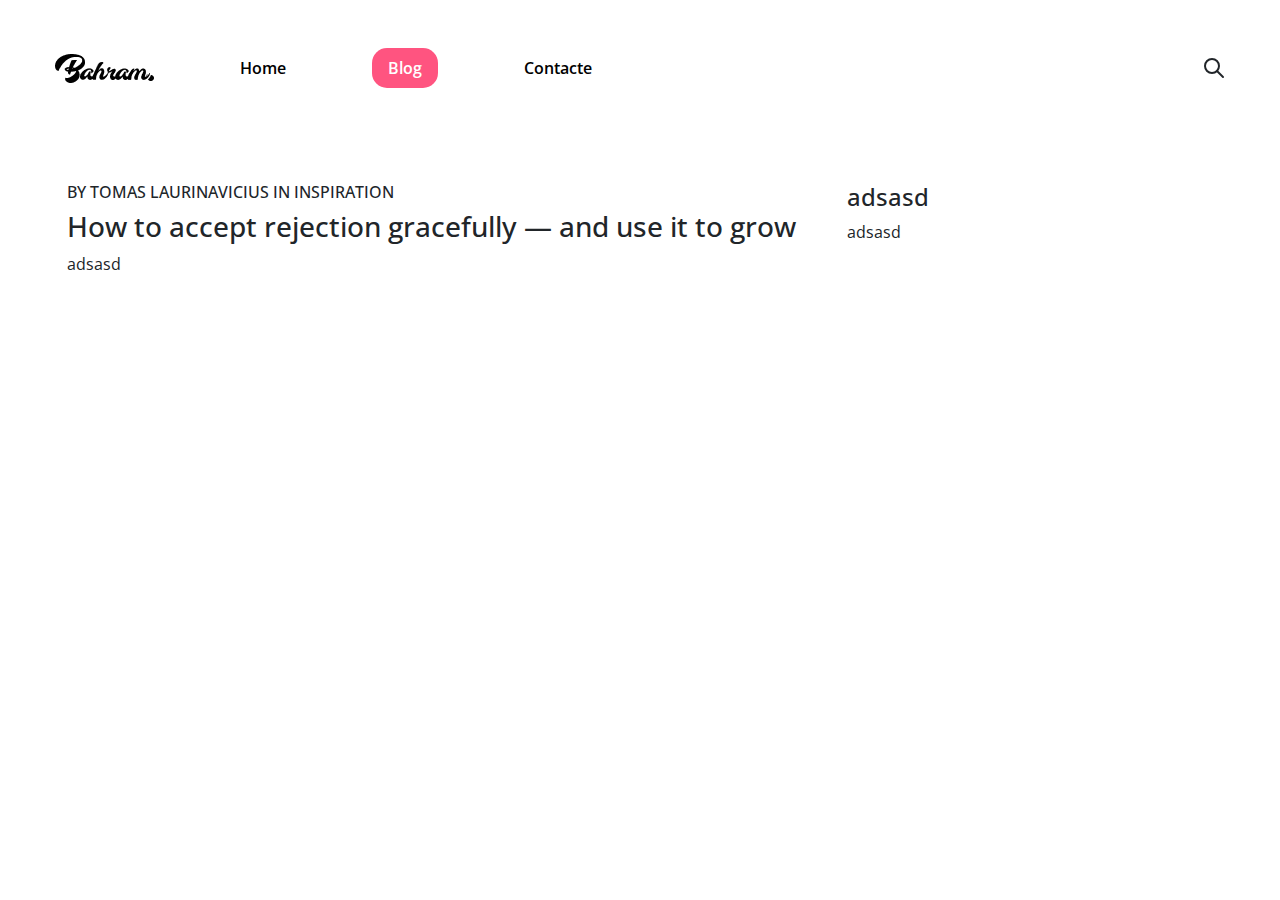
==== blog.html @ 61d11cf5 "link actiu marcat" ====
<!DOCTYPE html>
<html lang="en">
<head>
    <meta charset="UTF-8">
    <meta name="viewport" content="width=device-width, initial-scale=1.0">
    <link href="https://cdn.jsdelivr.net/npm/bootstrap@5.3.3/dist/css/bootstrap.min.css" rel="stylesheet" integrity="sha384-QWTKZyjpPEjISv5WaRU9OFeRpok6YctnYmDr5pNlyT2bRjXh0JMhjY6hW+ALEwIH" crossorigin="anonymous">
    <link rel="stylesheet" href="style/style.css">
    <title>Home</title>
</head>
<body>
    <nav class="nav mt-5 mx-auto" style="width: 1171px; top: 58px; height: 35px;">
        <img src="img/Group 13.png" alt="">
        <a class="nav-link" href="index.html">Home</a>
        <a class="nav-link active" href="blog.html">Blog</a>
        <a class="nav-link" href="contacte.html">Contacte</a>
        <svg class="ms-auto" xmlns="http://www.w3.org/2000/svg" width="24" height="24" viewBox="0 0 24 24" fill="none" stroke="currentColor" stroke-width="2" stroke-linecap="round" stroke-linejoin="round" class="icon icon-tabler icons-tabler-outline icon-tabler-search">
            <path stroke="none" d="M0 0h24v24H0z" fill="none" />
            <path d="M10 10m-7 0a7 7 0 1 0 14 0a7 7 0 1 0 -14 0" />
            <path d="M21 21l-6 -6" />
          </svg>
    </nav>
    <div class="container-fluid" style="width: 1171px; height: 484;">
        <div class="row">
            <div class="col-md-8">
                <h6>BY TOMAS LAURINAVICIUS IN INSPIRATION</h6>
                <h1 class="title">How to accept rejection gracefully — and use it to grow</h1>
                <p>adsasd</p>
            </div>
            <div class="col-md-4">
                <h4>adsasd</h4>
                <p>adsasd</p>
        
        </div>
    </div>
</body>
<script src="https://cdn.jsdelivr.net/npm/@popperjs/core@2.11.8/dist/umd/popper.min.js" integrity="sha384-I7E8VVD/ismYTF4hNIPjVp/Zjvgyol6VFvRkX/vR+Vc4jQkC+hVqc2pM8ODewa9r" crossorigin="anonymous"></script>
<script src="https://cdn.jsdelivr.net/npm/bootstrap@5.3.3/dist/js/bootstrap.min.js" integrity="sha384-0pUGZvbkm6XF6gxjEnlmuGrJXVbNuzT9qBBavbLwCsOGabYfZo0T0to5eqruptLy" crossorigin="anonymous"></script>
<script src="js/linkactiu.js"></script>
</html>
---- style/style.css ----
@import url('https://fonts.googleapis.com/css2?family=Caveat:wght@400..700&family=Lato:ital,wght@0,100;0,300;0,400;0,700;0,900;1,100;1,300;1,400;1,700;1,900&family=Open+Sans:ital,wght@0,300..800;1,300..800&family=Roboto:ital,wght@0,100;0,300;0,400;0,500;0,700;0,900;1,100;1,300;1,400;1,500;1,700;1,900&display=swap');
@import url('https://fonts.googleapis.com/css2?family=Caveat:wght@400..700&family=Lato:ital,wght@0,100;0,300;0,400;0,700;0,900;1,100;1,300;1,400;1,700;1,900&family=Lobster&family=Open+Sans:ital,wght@0,300..800;1,300..800&family=Roboto:ital,wght@0,100;0,300;0,400;0,500;0,700;0,900;1,100;1,300;1,400;1,500;1,700;1,900&display=swap');
body{
    font-family: 'Open Sans', sans-serif;
    font-weight: 400;
}

.nav-link{
    text-decoration: none;
    color: #000000  ;
    font-weight: 600;
    margin-left: 70px;
}

.nav-link:hover{
    color: #000000;
}

.title{
    font-size: 28px;
}

h6{
    font-size: 16px;
}

nav{
    
    background-color: #ffffff;
    display: flex;
    align-items: center;
}


.container-fluid{
    margin-top: 100px;
}



.nav-link.active{
    background-color: #FF5480;
    color: #FFFFFF;
    border-radius: 15px;
}
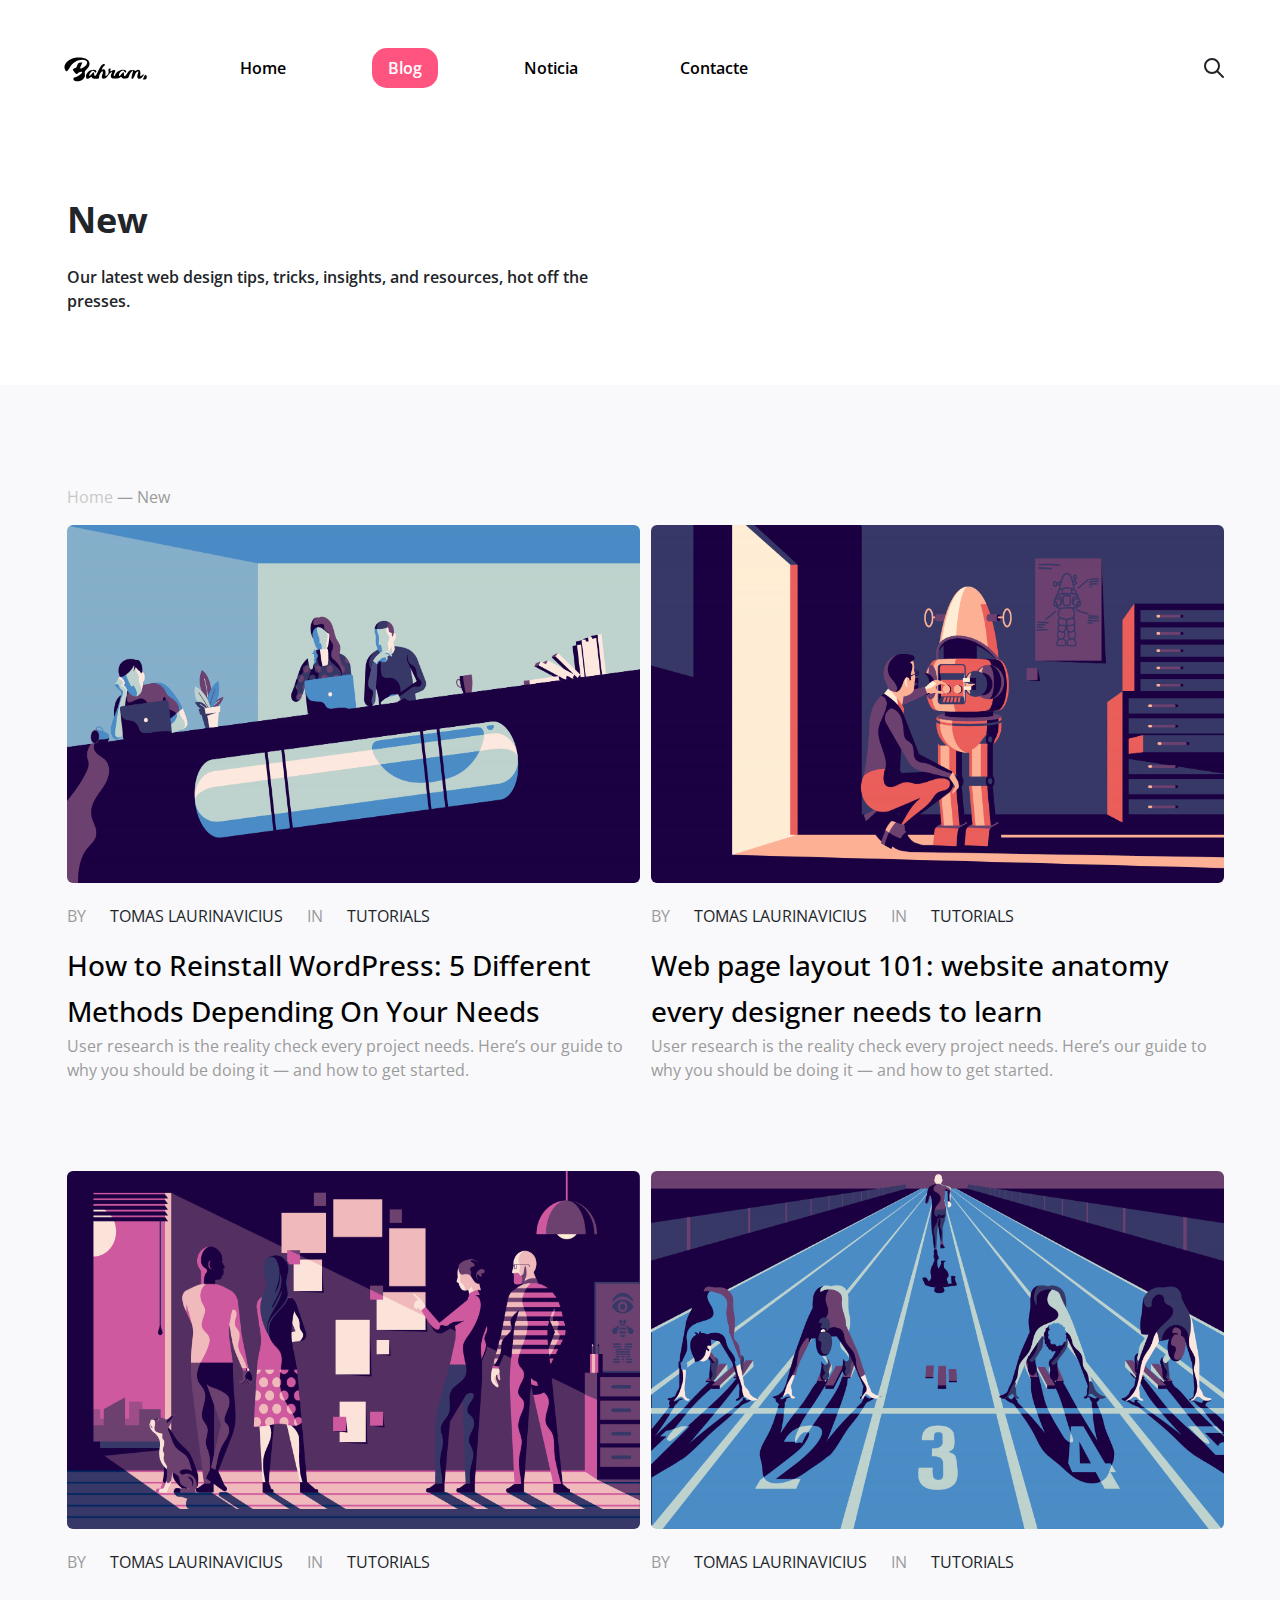
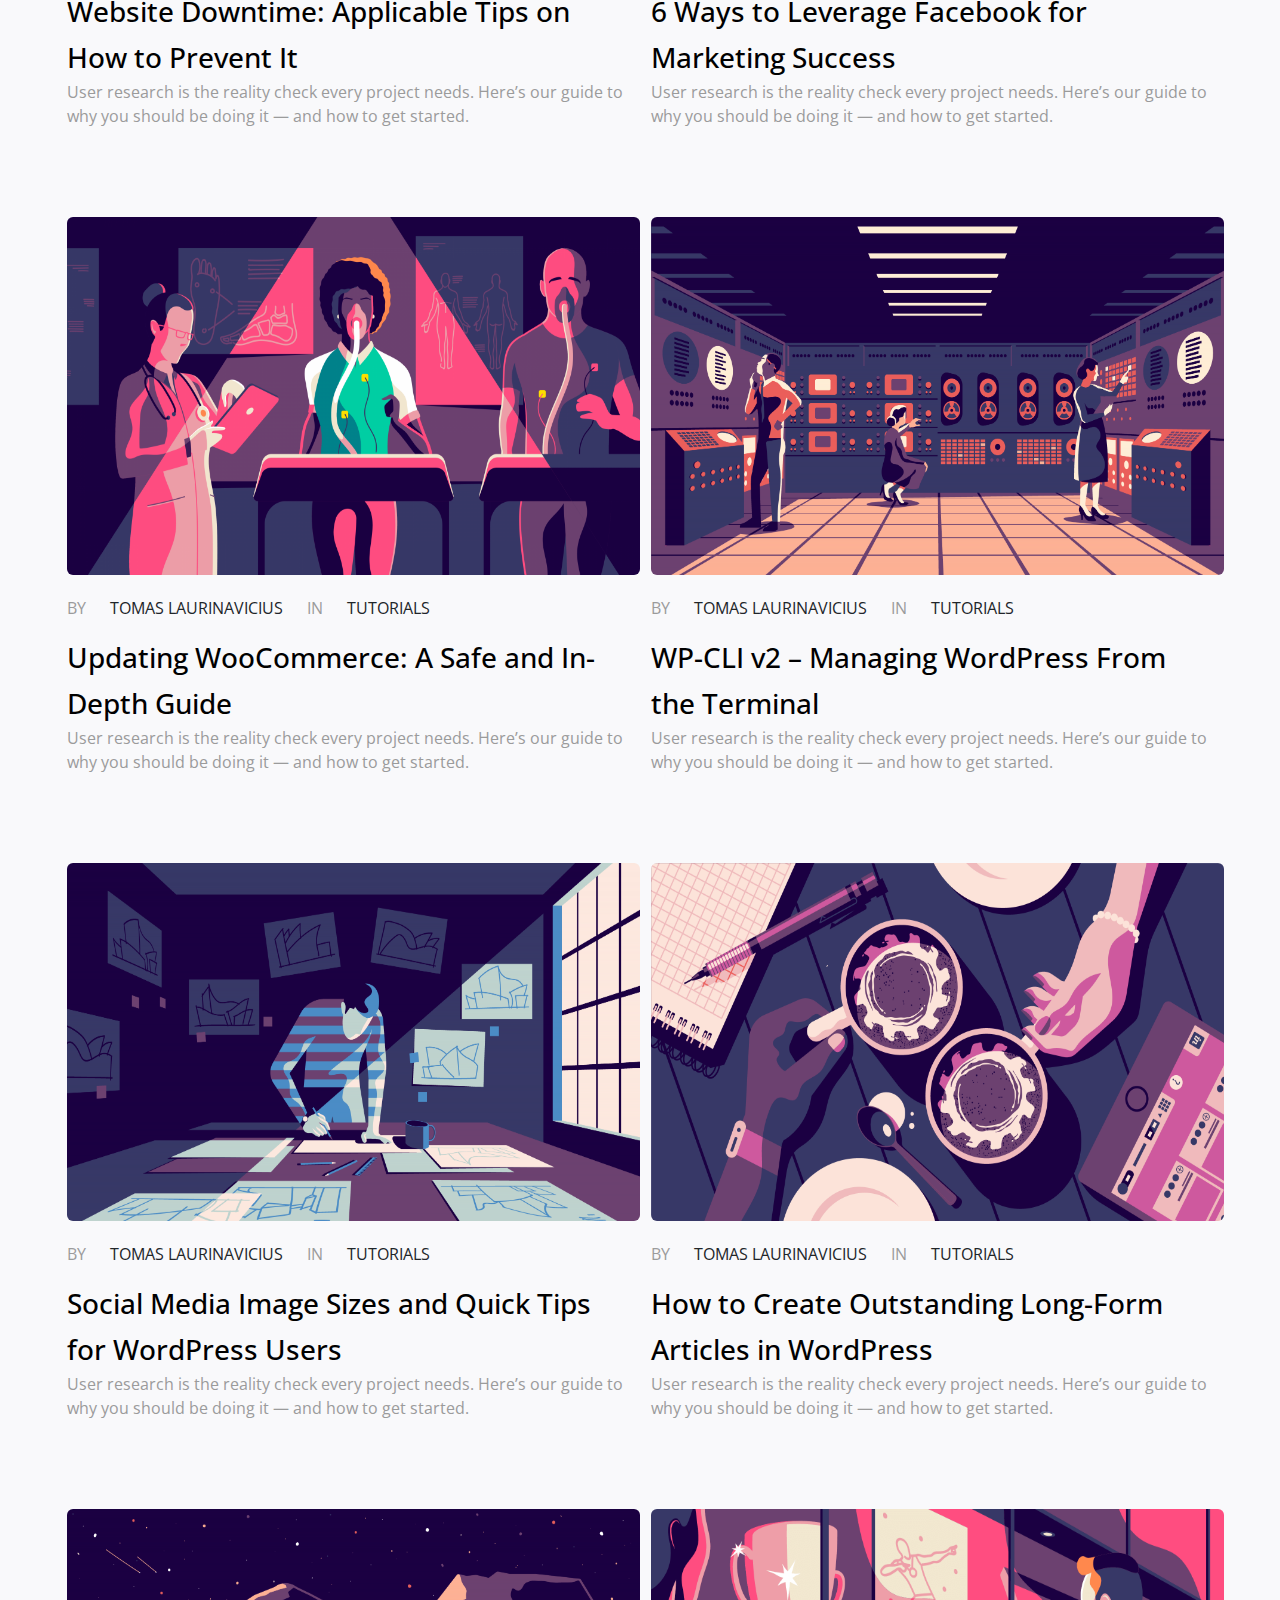
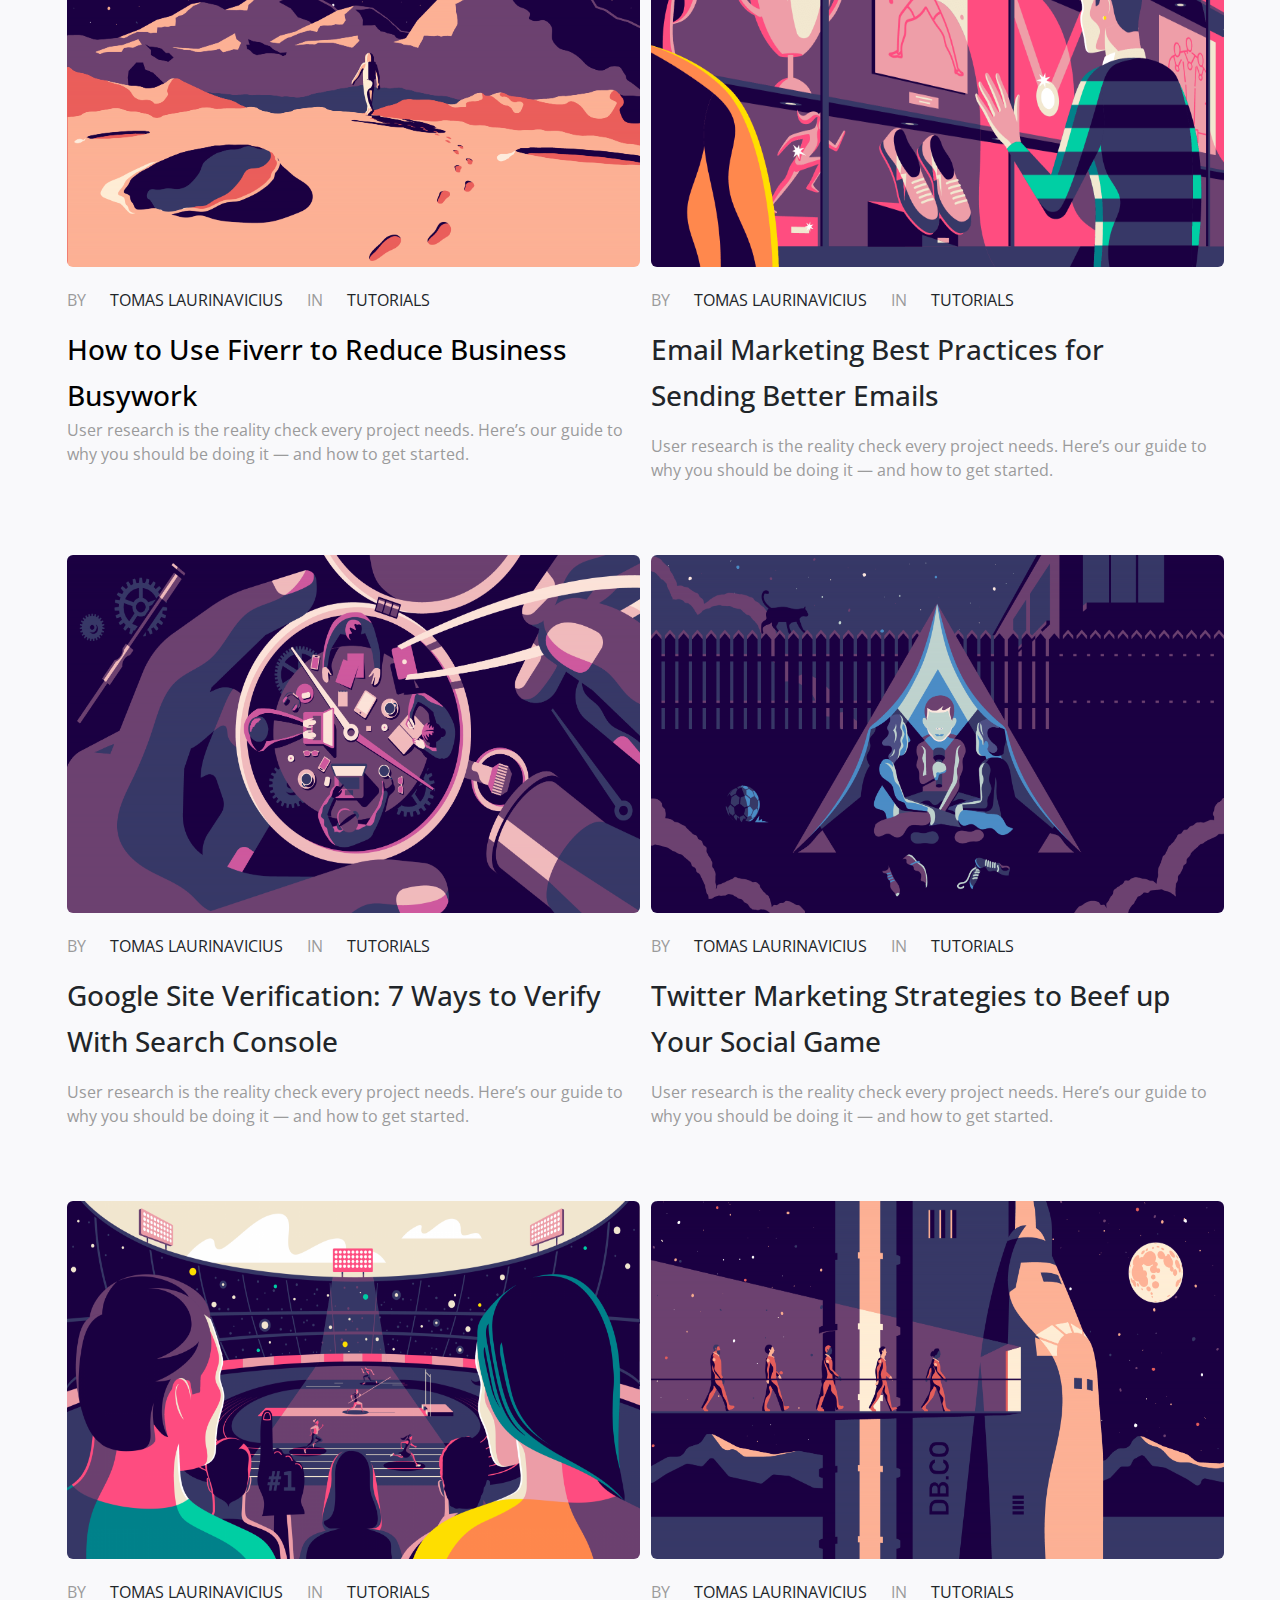
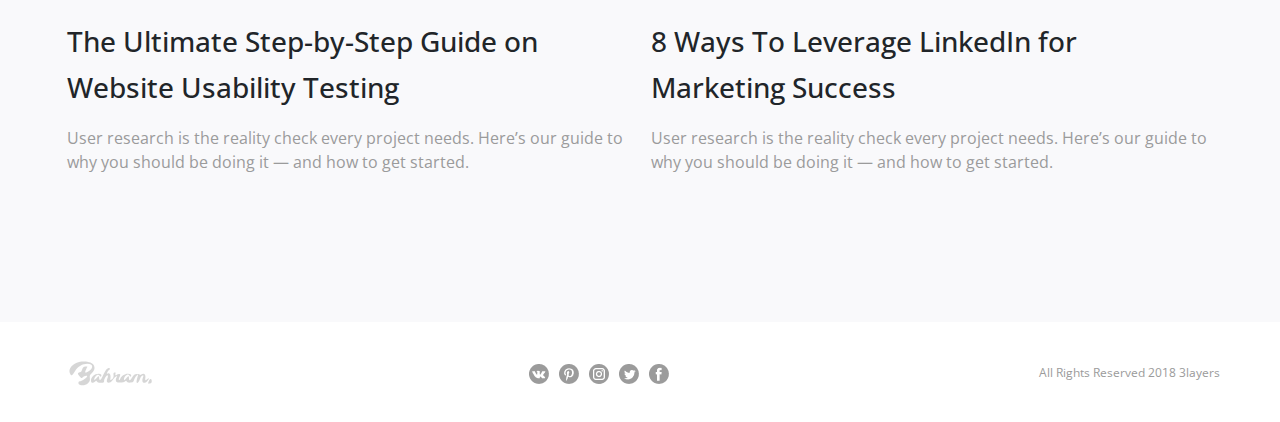
==== commit d15c787e: "pagina acabada" ====
--- a/blog.html
+++ b/blog.html
@@ -5,33 +5,253 @@
     <meta name="viewport" content="width=device-width, initial-scale=1.0">
     <link href="https://cdn.jsdelivr.net/npm/bootstrap@5.3.3/dist/css/bootstrap.min.css" rel="stylesheet" integrity="sha384-QWTKZyjpPEjISv5WaRU9OFeRpok6YctnYmDr5pNlyT2bRjXh0JMhjY6hW+ALEwIH" crossorigin="anonymous">
     <link rel="stylesheet" href="style/style.css">
-    <title>Home</title>
+    <title>Blog</title>
 </head>
 <body>
-    <nav class="nav mt-5 mx-auto" style="width: 1171px; top: 58px; height: 35px;">
-        <img src="img/Group 13.png" alt="">
-        <a class="nav-link" href="index.html">Home</a>
-        <a class="nav-link active" href="blog.html">Blog</a>
-        <a class="nav-link" href="contacte.html">Contacte</a>
-        <svg class="ms-auto" xmlns="http://www.w3.org/2000/svg" width="24" height="24" viewBox="0 0 24 24" fill="none" stroke="currentColor" stroke-width="2" stroke-linecap="round" stroke-linejoin="round" class="icon icon-tabler icons-tabler-outline icon-tabler-search">
-            <path stroke="none" d="M0 0h24v24H0z" fill="none" />
-            <path d="M10 10m-7 0a7 7 0 1 0 14 0a7 7 0 1 0 -14 0" />
-            <path d="M21 21l-6 -6" />
-          </svg>
-    </nav>
-    <div class="container-fluid" style="width: 1171px; height: 484;">
-        <div class="row">
-            <div class="col-md-8">
-                <h6>BY TOMAS LAURINAVICIUS IN INSPIRATION</h6>
-                <h1 class="title">How to accept rejection gracefully — and use it to grow</h1>
-                <p>adsasd</p>
-            </div>
-            <div class="col-md-4">
-                <h4>adsasd</h4>
-                <p>adsasd</p>
-        
+    <header class="mt-0 pb-5">
+        <nav class="nav mx-auto pt-5 " style="max-width: 1171px; top: 58px; height: 35px;">
+            <svg version="1.0" xmlns="http://www.w3.org/2000/svg"
+                width="99px" height="29px" viewBox="0 0 111.000000 35.000000"
+                preserveAspectRatio="xMidYMid meet">
+                <g transform="translate(0.000000,35.000000) scale(0.100000,-0.100000)"
+                fill="#000000" stroke="none">
+                <path d="M160 294 c-70 -30 -105 -88 -80 -133 16 -30 24 -27 58 28 35 58 91
+                91 150 91 73 0 79 -54 11 -94 -37 -22 -47 -15 -28 21 7 16 15 32 17 36 2 5 -9
+                7 -24 5 -22 -2 -30 -10 -38 -35 -5 -18 -14 -33 -20 -33 -6 0 -17 -4 -25 -9
+                -12 -8 -10 -15 12 -40 20 -24 28 -28 34 -18 4 8 20 17 35 21 22 5 26 3 22 -9
+                -7 -18 -66 -55 -88 -55 -21 0 -21 -36 0 -44 33 -13 72 -5 99 19 22 22 26 32
+                23 63 -4 30 0 40 19 56 54 42 49 106 -12 131 -44 19 -120 18 -165 -1z"/>
+                <path d="M517 212 c-9 -10 -28 -44 -42 -75 -24 -56 -45 -68 -45 -26 0 26 -6
+                24 -35 -8 -28 -32 -35 -12 -9 25 18 26 39 28 52 6 6 -11 11 -13 16 -5 24 39
+                -59 43 -98 5 -45 -45 -23 -112 23 -70 16 15 19 15 24 1 4 -10 20 -15 47 -15
+                36 0 40 3 40 24 0 25 34 75 44 65 4 -3 2 -19 -4 -34 -6 -16 -9 -34 -6 -42 9
+                -22 43 -15 65 14 34 46 41 53 53 53 7 0 6 -5 -2 -14 -6 -8 -10 -25 -8 -38 3
+                -20 9 -23 48 -24 26 -1 52 4 61 13 14 12 17 12 22 -1 4 -10 18 -15 43 -13 33
+                2 39 6 46 33 4 17 17 39 29 50 22 19 22 19 15 -6 -4 -14 -10 -37 -13 -52 -9
+                -45 21 -34 37 14 9 24 22 44 32 46 15 3 15 -1 6 -26 -21 -55 12 -82 52 -42 25
+                25 27 49 2 27 -26 -24 -29 -22 -24 18 5 40 -18 56 -49 36 -11 -6 -19 -7 -19
+                -1 0 5 -15 9 -34 8 -29 -1 -38 -7 -56 -40 -25 -44 -40 -49 -40 -13 0 32 -5 31
+                -35 -2 -23 -26 -24 -27 -25 -7 0 22 28 54 48 54 6 0 15 -7 20 -16 6 -11 11
+                -13 16 -5 12 19 -3 31 -38 31 -37 0 -81 -30 -91 -60 -4 -11 -11 -18 -16 -15
+                -5 4 -2 19 6 36 14 27 14 30 0 36 -9 3 -21 1 -28 -6 -17 -17 -26 -13 -20 9 4
+                16 2 19 -12 14 -11 -5 -15 -14 -11 -27 6 -24 -7 -52 -28 -60 -12 -5 -14 0 -9
+                23 6 34 -11 62 -34 53 -13 -5 -13 -3 -4 15 6 11 16 24 21 27 6 3 10 10 10 16
+                0 15 -26 10 -43 -9z"/>
+                <path d="M1032 75 c-16 -35 -15 -37 11 -33 16 2 22 10 22 27 0 34 -19 37 -33
+                6z"/>
+                </g>
+            </svg>
+            <a class="nav-link" href="index.html">Home</a>
+            <a class="nav-link active" href="blog.html">Blog</a>
+            <a class="nav-link" href="noticia.html">Noticia</a>
+            <a class="nav-link" href="contacte.html">Contacte</a>
+            <svg class="ms-auto" xmlns="http://www.w3.org/2000/svg" width="24" height="24" viewBox="0 0 24 24" fill="none" stroke="currentColor" stroke-width="2" stroke-linecap="round" stroke-linejoin="round" class="icon icon-tabler icons-tabler-outline icon-tabler-search">
+                <path stroke="none" d="M0 0h24v24H0z" fill="none" />
+                <path d="M10 10m-7 0a7 7 0 1 0 14 0a7 7 0 1 0 -14 0" />
+                <path d="M21 21l-6 -6" />
+              </svg>
+        </nav>
+        <div class="container-fluid  pb-2" style="width: 1171px; margin-top: 150px;">
+            <h2 class="mb-4">New</h2>   
+            <p style="font-weight: 600; width: 585px;">Our latest web design tips, tricks, insights, and resources, hot off the presses.</p>
+        </div>
+    </header>
+    <div class="container-fluid" style="max-width: 1171px; ">
+        <p style="color: #C8C8C8;">Home  <span style="color: var(--gray);">—  New   </span></p>
+        <div class="row" style="max-width: 1169px; height: 621px; margin-bottom: 25px;">
+            <div class="col-md-6">
+                <div class="img">
+                    <img src="img/primera.png" alt="..." class="rounded" style="max-width: 573px; height: 358px;">
+                </div>
+                <div class="body mt-4">
+                    <h5 class="card-title mb-3" style="font-size: 16px;"><span class="ms-0">BY</span> TOMAS LAURINAVICIUS <span>IN</span> TUTORIALS</h5>
+                    <a href="noticia.html" class="card-text mb-3" style="color: black; font-size: 28px; font-weight: 500;  line-height: 46px;">How to Reinstall WordPress: 5 Different Methods Depending On Your Needs</a>
+                    <p class="card-text" style="color: var(--gray);">User research is the reality check every project needs. Here’s our guide to why you should be doing it — and how to get started.</></p>
+                </div>
+            </div>
+            <div class="col-md-6">
+                <div class="img">
+                    <img src="img/segona.png" alt="..." class="rounded" style="max-width: 573px; height: 358px;">
+                </div>
+                <div class="body mt-4">
+                    <h5 class="card-title mb-3" style="font-size: 16px;"><span class="ms-0">BY</span> TOMAS LAURINAVICIUS <span>IN</span> TUTORIALS</h5>
+                    <a href="noticia.html" class="card-text mb-3" style="color: black; font-size: 28px; font-weight: 500;  line-height: 46px;">Web page layout 101: website anatomy every designer needs to learn</a>
+                    <p class="card-text" style="color: var(--gray);">User research is the reality check every project needs. Here’s our guide to why you should be doing it — and how to get started.</></p>
+                </div>
+             </div>
+        </div>
+        <div class="row" style="max-width: 1169px; height: 621px; margin-bottom: 25px;">
+            <div class="col-md-6">
+                <div class="img">
+                    <img src="img/tercera.png" alt="..." class="rounded" style="max-width: 573px; height: 358px;">
+                </div>
+                <div class="body mt-4">
+                    <h5 class="card-title mb-3" style="font-size: 16px;"><span class="ms-0">BY</span> TOMAS LAURINAVICIUS <span>IN</span> TUTORIALS</h5>
+                    <a href="noticia.html" class="card-text mb-3" style="color: black; font-size: 28px; font-weight: 500;  line-height: 46px;">Website Downtime: Applicable Tips on How to Prevent It</a>
+                    <p class="card-text" style="color: var(--gray);">User research is the reality check every project needs. Here’s our guide to why you should be doing it — and how to get started.</></p>
+                </div>
+            </div>
+            <div class="col-md-6">
+                <div class="img">
+                    <img src="img/quarta.png" alt="..." class="rounded" style="max-width: 573px; height: 358px;">
+                </div>
+                <div class="body mt-4">
+                    <h5 class="card-title mb-3" style="font-size: 16px;"><span class="ms-0">BY</span> TOMAS LAURINAVICIUS <span>IN</span> TUTORIALS</h5>
+                    <a href="noticia.html" class="card-text mb-3" style="color: black; font-size: 28px; font-weight: 500;  line-height: 46px;">6 Ways to Leverage Facebook for Marketing Success</a>
+                    <p class="card-text" style="color: var(--gray);">User research is the reality check every project needs. Here’s our guide to why you should be doing it — and how to get started.</></p>
+                </div>
+             </div>
+        </div>
+        <div class="row" style="max-width: 1169px; height: 621px; margin-bottom: 25px;">
+            <div class="col-md-6">
+                <div class="img">
+                    <img src="img/quinta.png" alt="..." class="rounded" style="max-width: 573px; height: 358px;">
+                </div>
+                <div class="body mt-4">
+                    <h5 class="card-title mb-3" style="font-size: 16px;"><span class="ms-0">BY</span> TOMAS LAURINAVICIUS <span>IN</span> TUTORIALS</h5>
+                    <a href="noticia.html" class="card-text mb-3" style="color: black; font-size: 28px; font-weight: 500;  line-height: 46px;">Updating WooCommerce: A Safe and In-Depth Guide</a>
+                    <p class="card-text" style="color: var(--gray);">User research is the reality check every project needs. Here’s our guide to why you should be doing it — and how to get started.</></p>
+                </div>
+            </div>
+            <div class="col-md-6">
+                <div class="img">
+                    <img src="img/sexta.png" alt="..." class="rounded" style="max-width: 573px; height: 358px;">
+                </div>
+                <div class="body mt-4">
+                    <h5 class="card-title mb-3" style="font-size: 16px;"><span class="ms-0">BY</span> TOMAS LAURINAVICIUS <span>IN</span> TUTORIALS</h5>
+                    <a href="noticia.html" class="card-text mb-3" style="color: black; font-size: 28px; font-weight: 500;  line-height: 46px;">WP-CLI v2 – Managing WordPress From the Terminal</a>
+                    <p class="card-text" style="color: var(--gray);">User research is the reality check every project needs. Here’s our guide to why you should be doing it — and how to get started.</></p>
+                </div>
+             </div>
+        </div>
+        <div class="row" style="max-width: 1169px; height: 621px; margin-bottom: 25px;">
+            <div class="col-md-6">
+                <div class="img">
+                    <img src="img/septima.png" alt="..." class="rounded" style="max-width: 573px; height: 358px;">
+                </div>
+                <div class="body mt-4">
+                    <h5 class="card-title mb-3" style="font-size: 16px;"><span class="ms-0">BY</span> TOMAS LAURINAVICIUS <span>IN</span> TUTORIALS</h5>
+                    <a href="noticia.html" class="card-text mb-3" style="color: black; font-size: 28px; font-weight: 500;  line-height: 46px;">Social Media Image Sizes and Quick Tips for WordPress Users</a>
+                    <p class="card-text" style="color: var(--gray);">User research is the reality check every project needs. Here’s our guide to why you should be doing it — and how to get started.</></p>
+                </div>
+            </div>
+            <div class="col-md-6">
+                <div class="img">
+                    <img src="img/octava.png" alt="..." class="rounded" style="max-width: 573px; height: 358px;">
+                </div>
+                <div class="body mt-4">
+                    <h5 class="card-title mb-3" style="font-size: 16px;"><span class="ms-0">BY</span> TOMAS LAURINAVICIUS <span>IN</span> TUTORIALS</h5>
+                    <a href="noticia.html" class="card-text mb-3" style="color: black; font-size: 28px; font-weight: 500;  line-height: 46px;">How to Create Outstanding Long-Form Articles in WordPress</a>
+                    <p class="card-text" style="color: var(--gray);">User research is the reality check every project needs. Here’s our guide to why you should be doing it — and how to get started.</></p>
+                </div>
+             </div>
+        </div>
+        <div class="row" style="max-width: 1169px; height: 621px; margin-bottom: 25px;">
+            <div class="col-md-6">
+                <div class="img">
+                    <img src="img/novena.png" alt="..." class="rounded" style="max-width: 573px; height: 358px;">
+                </div>
+                <div class="body mt-4">
+                    <h5 class="card-title mb-3" style="font-size: 16px;"><span class="ms-0">BY</span> TOMAS LAURINAVICIUS <span>IN</span> TUTORIALS</h5>
+                    <a href="noticia.html" class="card-text mb-3" style="color: black; font-size: 28px; font-weight: 500;  line-height: 46px;">How to Use Fiverr to Reduce Business Busywork</a>
+                    <p class="card-text" style="color: var(--gray);">User research is the reality check every project needs. Here’s our guide to why you should be doing it — and how to get started.</></p>
+                </div>
+            </div>
+            <div class="col-md-6">
+                <div class="img">
+                    <img src="img/decima.png" alt="..." class="rounded" style="max-width: 573px; height: 358px;">
+                </div>
+                <div class="body mt-4">
+                    <h5 class="card-title mb-3" style="font-size: 16px;"><span class="ms-0">BY</span> TOMAS LAURINAVICIUS <span>IN</span> TUTORIALS</h5>
+                    <h3 class="card-text mb-3" style="line-height: 46px;">Email Marketing Best Practices for Sending Better Emails</h3>
+                    <p class="card-text" style="color: var(--gray);">User research is the reality check every project needs. Here’s our guide to why you should be doing it — and how to get started.</></p>
+                </div>
+             </div>
+        </div>
+        <div class="row" style="max-width: 1169px; height: 621px; margin-bottom: 25px;">
+            <div class="col-md-6">
+                <div class="img">
+                    <img src="img/onceaba.png" alt="..." class="rounded" style="max-width: 573px; height: 358px;">
+                </div>
+                <div class="body mt-4">
+                    <h5 class="card-title mb-3" style="font-size: 16px;"><span class="ms-0">BY</span> TOMAS LAURINAVICIUS <span>IN</span> TUTORIALS</h5>
+                    <h3 class="card-text mb-3" style="line-height: 46px;">Google Site Verification: 7 Ways to Verify With Search Console</h3>
+                    <p class="card-text" style="color: var(--gray);">User research is the reality check every project needs. Here’s our guide to why you should be doing it — and how to get started.</></p>
+                </div>
+            </div>
+            <div class="col-md-6">
+                <div class="img">
+                    <img src="img/doceaba.png" alt="..." class="rounded" style="max-width: 573px; height: 358px;">
+                </div>
+                <div class="body mt-4">
+                    <h5 class="card-title mb-3" style="font-size: 16px;"><span class="ms-0">BY</span> TOMAS LAURINAVICIUS <span>IN</span> TUTORIALS</h5>
+                    <h3 class="card-text mb-3" style="line-height: 46px;">Twitter Marketing Strategies to Beef up Your Social Game</h3>
+                    <p class="card-text" style="color: var(--gray);">User research is the reality check every project needs. Here’s our guide to why you should be doing it — and how to get started.</></p>
+                </div>
+             </div>
+        </div>
+        <div class="row" style="max-width: 1169px; height: 621px; margin-bottom: 100px;">
+            <div class="col-md-6">
+                <div class="img">
+                    <img src="img/treceaba.png" alt="..." class="rounded" style="max-width: 573px; height: 358px;">
+                </div>
+                <div class="body mt-4">
+                    <h5 class="card-title mb-3" style="font-size: 16px;"><span class="ms-0">BY</span> TOMAS LAURINAVICIUS <span>IN</span> TUTORIALS</h5>
+                    <h3 class="card-text mb-3" style="line-height: 46px;">The Ultimate Step-by-Step Guide on Website Usability Testing</h3>
+                    <p class="card-text" style="color: var(--gray);">User research is the reality check every project needs. Here’s our guide to why you should be doing it — and how to get started.</></p>
+                </div>
+            </div>
+            <div class="col-md-6">
+                <div class="img">
+                    <img src="img/catorceaba.png" alt="..." class="rounded" style="max-width: 573px; height: 358px;">
+                </div>
+                <div class="body mt-4">
+                    <h5 class="card-title mb-3" style="font-size: 16px;"><span class="ms-0">BY</span> TOMAS LAURINAVICIUS <span>IN</span> TUTORIALS</h5>
+                    <h3 class="card-text mb-3" style="line-height: 46px;">8 Ways To Leverage LinkedIn for Marketing Success</h3>
+                    <p class="card-text" style="color: var(--gray);">User research is the reality check every project needs. Here’s our guide to why you should be doing it — and how to get started.</></p>
+                </div>
+             </div>
         </div>
     </div>
+    <footer class="mb-auto" style="height: 100px;">
+        <div class="footer-content mt-3">
+            <svg version="1.0" xmlns="http://www.w3.org/2000/svg"
+            width="99px" height="29px" viewBox="0 0 111.000000 35.000000"
+            preserveAspectRatio="xMidYMid meet">
+            <g transform="translate(0.000000,35.000000) scale(0.100000,-0.100000)"
+            fill="#CCCC" stroke="none">
+            <path d="M160 294 c-70 -30 -105 -88 -80 -133 16 -30 24 -27 58 28 35 58 91
+            91 150 91 73 0 79 -54 11 -94 -37 -22 -47 -15 -28 21 7 16 15 32 17 36 2 5 -9
+            7 -24 5 -22 -2 -30 -10 -38 -35 -5 -18 -14 -33 -20 -33 -6 0 -17 -4 -25 -9
+            -12 -8 -10 -15 12 -40 20 -24 28 -28 34 -18 4 8 20 17 35 21 22 5 26 3 22 -9
+            -7 -18 -66 -55 -88 -55 -21 0 -21 -36 0 -44 33 -13 72 -5 99 19 22 22 26 32
+            23 63 -4 30 0 40 19 56 54 42 49 106 -12 131 -44 19 -120 18 -165 -1z"/>
+            <path d="M517 212 c-9 -10 -28 -44 -42 -75 -24 -56 -45 -68 -45 -26 0 26 -6
+            24 -35 -8 -28 -32 -35 -12 -9 25 18 26 39 28 52 6 6 -11 11 -13 16 -5 24 39
+            -59 43 -98 5 -45 -45 -23 -112 23 -70 16 15 19 15 24 1 4 -10 20 -15 47 -15
+            36 0 40 3 40 24 0 25 34 75 44 65 4 -3 2 -19 -4 -34 -6 -16 -9 -34 -6 -42 9
+            -22 43 -15 65 14 34 46 41 53 53 53 7 0 6 -5 -2 -14 -6 -8 -10 -25 -8 -38 3
+            -20 9 -23 48 -24 26 -1 52 4 61 13 14 12 17 12 22 -1 4 -10 18 -15 43 -13 33
+            2 39 6 46 33 4 17 17 39 29 50 22 19 22 19 15 -6 -4 -14 -10 -37 -13 -52 -9
+            -45 21 -34 37 14 9 24 22 44 32 46 15 3 15 -1 6 -26 -21 -55 12 -82 52 -42 25
+            25 27 49 2 27 -26 -24 -29 -22 -24 18 5 40 -18 56 -49 36 -11 -6 -19 -7 -19
+            -1 0 5 -15 9 -34 8 -29 -1 -38 -7 -56 -40 -25 -44 -40 -49 -40 -13 0 32 -5 31
+            -35 -2 -23 -26 -24 -27 -25 -7 0 22 28 54 48 54 6 0 15 -7 20 -16 6 -11 11
+            -13 16 -5 12 19 -3 31 -38 31 -37 0 -81 -30 -91 -60 -4 -11 -11 -18 -16 -15
+            -5 4 -2 19 6 36 14 27 14 30 0 36 -9 3 -21 1 -28 -6 -17 -17 -26 -13 -20 9 4
+            16 2 19 -12 14 -11 -5 -15 -14 -11 -27 6 -24 -7 -52 -28 -60 -12 -5 -14 0 -9
+            23 6 34 -11 62 -34 53 -13 -5 -13 -3 -4 15 6 11 16 24 21 27 6 3 10 10 10 16
+            0 15 -26 10 -43 -9z"/>
+            <path d="M1032 75 c-16 -35 -15 -37 11 -33 16 2 22 10 22 27 0 34 -19 37 -33
+            6z"/>
+            </g>
+        </svg>
+          <div class="social-icons">
+            <img src="img/Social Media.png" alt="">
+          </div>
+          <div class="footer-rights">All Rights Reserved 2018 3layers</div>
+        </div>
+      </footer>
 </body>
 <script src="https://cdn.jsdelivr.net/npm/@popperjs/core@2.11.8/dist/umd/popper.min.js" integrity="sha384-I7E8VVD/ismYTF4hNIPjVp/Zjvgyol6VFvRkX/vR+Vc4jQkC+hVqc2pM8ODewa9r" crossorigin="anonymous"></script>
 <script src="https://cdn.jsdelivr.net/npm/bootstrap@5.3.3/dist/js/bootstrap.min.js" integrity="sha384-0pUGZvbkm6XF6gxjEnlmuGrJXVbNuzT9qBBavbLwCsOGabYfZo0T0to5eqruptLy" crossorigin="anonymous"></script>
--- a/style/style.css
+++ b/style/style.css
@@ -1,8 +1,16 @@
 @import url('https://fonts.googleapis.com/css2?family=Caveat:wght@400..700&family=Lato:ital,wght@0,100;0,300;0,400;0,700;0,900;1,100;1,300;1,400;1,700;1,900&family=Open+Sans:ital,wght@0,300..800;1,300..800&family=Roboto:ital,wght@0,100;0,300;0,400;0,500;0,700;0,900;1,100;1,300;1,400;1,500;1,700;1,900&display=swap');
-@import url('https://fonts.googleapis.com/css2?family=Caveat:wght@400..700&family=Lato:ital,wght@0,100;0,300;0,400;0,700;0,900;1,100;1,300;1,400;1,700;1,900&family=Lobster&family=Open+Sans:ital,wght@0,300..800;1,300..800&family=Roboto:ital,wght@0,100;0,300;0,400;0,500;0,700;0,900;1,100;1,300;1,400;1,500;1,700;1,900&display=swap');
+
+:root{
+    --pink: #FF5480;
+    --gray: #9B9B9B;
+    --blue: #27AEFF;
+}
+
 body{
     font-family: 'Open Sans', sans-serif;
     font-weight: 400;
+    border-color: #D8D8D8;
+    background-color: #F9F9FB;
 }
 
 .nav-link{
@@ -10,10 +18,21 @@
     color: #000000  ;
     font-weight: 600;
     margin-left: 70px;
+    
+}
+
+h2{
+    font-size: 36px;
+    font-weight: 700;
 }
 
 .nav-link:hover{
     color: #000000;
+}
+
+a{
+    text-decoration: none;
+    color: #9B9B9B;
 }
 
 .title{
@@ -36,13 +55,223 @@
     margin-top: 100px;
 }
 
+.container-fluid h4{
+    font-weight: 700;
+}
+
 
 
 .nav-link.active{
-    background-color: #FF5480;
+    background-color: var(--pink);
     color: #FFFFFF;
     border-radius: 15px;
 }
 
-
-
+.hero-section {
+    position: relative;
+    width: 773px;
+    height: 484px;
+    display: flex;
+    color: white;
+    font-family: 'Open', sans-serif;
+  }
+
+  .background-image {
+    border-radius: 10px;
+    position: absolute;
+    top: 0;
+    left: 0;
+    width: 100%;
+    height: 100%;
+    object-fit: cover; /* Para ajustar la imagen */
+    z-index: 1;
+  }
+
+  .overlay {
+    border-radius: 10px;
+    position: absolute;
+    top: 0;
+    left: 0;
+    width: 100%;
+    height: 100%;
+    background-color: rgba(27, 0, 66,0.8); /* Cambia el color y la opacidad */
+    z-index: 2;
+  }
+  
+  .content {
+    width: 668px;
+    height: 236px;
+    line-height: 2;
+    font-family: 'Open Sans', sans-serif;
+    color: #FFFFFF;
+    z-index: 3; /* Se asegura que esté sobre la imagen y el overlay */
+    padding: 20px;
+  }
+
+  .content h1 {
+    font-size: 28px;
+    font-weight: 600;
+  }
+
+/*Reading Lists*/
+
+.reading-lists{
+    margin-top: 100px;
+    font-size: 28px;
+}
+
+.reading-lists a{
+    font-size: 16px;
+    text-decoration: none;
+    color: var(--pink);
+}
+
+.reading-lists h2{
+    font-weight: 700;
+}
+
+.targetes{
+    color: #111210;
+    justify-content: space-between;
+}
+
+.targetes img{
+    width: 197px;
+    height: 225px;
+}
+
+.targetes p{
+    font-size: 24px;
+}
+
+.drag-right img{
+    width: 32px;
+    height: 32px;
+}
+
+.drag-right{
+    align-items: center;
+    display: flex;
+}
+
+/*Popular*/
+
+
+.popular-image{
+    border-radius: 10px;
+    position: absolute;
+    top: 0;
+    left: 0;
+    width: 100%;
+    height: 100%;
+    object-fit: cover; /* Para ajustar la imagen */
+    z-index: 1;
+}
+
+.hero-section-popular{
+    position: relative;
+    width: 773px;
+    height: 484px;
+    display: flex;
+    color: white;
+    font-family: 'Open', sans-serif;
+}
+
+.content-popular{
+    width: 668px;
+    height: 236px;
+    line-height: 2;
+    font-family: 'Open Sans', sans-serif;
+    color: #FFFFFF;
+    z-index: 3; /* Se asegura que esté sobre la imagen y el overlay */
+    padding: 20px;
+
+}
+
+.content-popular h3{
+    font-size: 28px;
+    font-weight: 600;
+    line-height: 46px;
+}
+
+.margin-content{
+    margin-top: 100px;
+}
+
+/*Cards*/
+
+.card-content h3{
+font-size: 16px;
+}
+
+.card-content p{
+    font-size: 18px;
+    font-weight: 600;
+}
+
+.card{
+    margin-bottom: 20px;
+    border-radius: 10px;
+}
+
+.card-body{
+    margin-right: 100px;
+}
+
+.card-body h3{
+    font-weight: 600;
+}
+
+/*Random*/
+
+h5 {
+    font-weight: 400;
+}
+h5 span{
+    color: var(--gray);
+    margin-left: 20px;
+    margin-right: 20px;
+}
+
+/*Footer*/
+
+footer {
+    background-color: #fff; 
+    color: #fff;
+    text-align: center;
+    padding: 20px 0;
+    position: relative;
+    font-size: 14px;
+  }
+
+  .footer-content {
+    display: flex;
+    justify-content: space-between;
+    align-items: center;
+    max-width: 1200px;
+    margin: 0 auto;
+    padding: 0 20px;
+  }
+
+  .footer-logo {
+    font-family: 'Cursive', serif;
+    font-size: 18px;
+    color: #FFFFFF;
+  }
+
+  .footer-rights {
+    font-size: 12px;
+    color: var(--gray);
+  }
+
+
+/*New.html*/
+header{
+    background-color: #FFFFFF;
+
+}
+
+header h2{
+    font-size: 36px;
+    font-weight: 700;
+}
